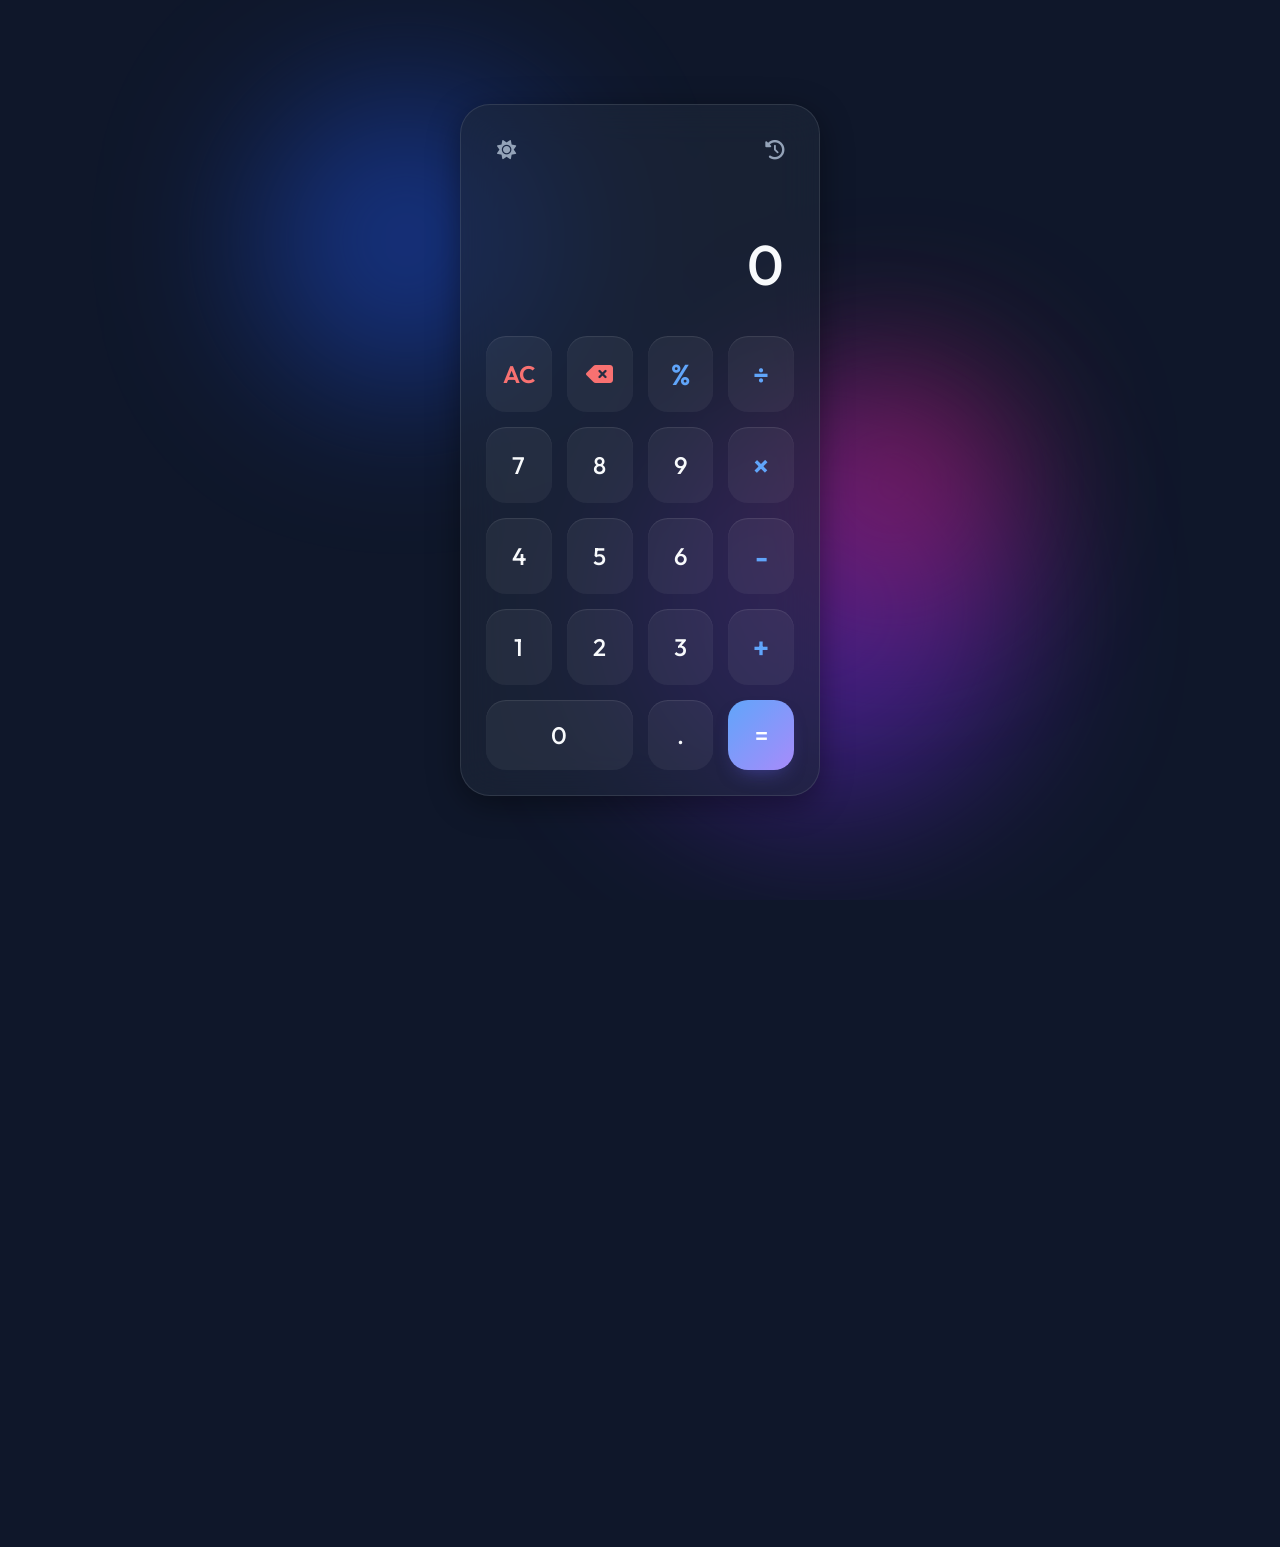
==== index.html @ ce232ef8 "Add files via upload" ====
<!DOCTYPE html>
<html lang="ko" data-theme="dark">
<head>
    <meta charset="UTF-8">
    <meta name="viewport" content="width=device-width, initial-scale=1.0">
    <title>Smart Calculator</title>
    <!-- Google Fonts -->
    <link rel="preconnect" href="https://fonts.googleapis.com">
    <link rel="preconnect" href="https://fonts.gstatic.com" crossorigin>
    <link href="https://fonts.googleapis.com/css2?family=Outfit:wght@300;400;500;600&display=swap" rel="stylesheet">
    <!-- Font Awesome (for icons) -->
    <link rel="stylesheet" href="https://cdnjs.cloudflare.com/ajax/libs/font-awesome/6.4.0/css/all.min.css">
    <link rel="stylesheet" href="style.css">
</head>
<body>
    <div class="background-shapes">
        <div class="shape shape-1"></div>
        <div class="shape shape-2"></div>
        <div class="shape shape-3"></div>
    </div>

    <div class="calculator-wrapper">
        <div class="calculator">
            <div class="top-bar">
                <button id="theme-toggle" class="icon-btn" aria-label="Toggle theme">
                    <i class="fas fa-sun"></i>
                </button>
                <button id="history-toggle" class="icon-btn" aria-label="Toggle history">
                    <i class="fas fa-history"></i>
                </button>
            </div>

            <div class="display">
                <div id="previous-operand" class="previous-operand"></div>
                <div id="current-operand" class="current-operand">0</div>
            </div>

            <div class="keypad">
                <button class="btn btn-action" data-action="clear">AC</button>
                <button class="btn btn-action" data-action="delete"><i class="fas fa-backspace"></i></button>
                <button class="btn btn-operator" data-action="operator" data-value="%">%</button>
                <button class="btn btn-operator" data-action="operator" data-value="÷">÷</button>
                
                <button class="btn btn-number" data-value="7">7</button>
                <button class="btn btn-number" data-value="8">8</button>
                <button class="btn btn-number" data-value="9">9</button>
                <button class="btn btn-operator" data-action="operator" data-value="×">×</button>
                
                <button class="btn btn-number" data-value="4">4</button>
                <button class="btn btn-number" data-value="5">5</button>
                <button class="btn btn-number" data-value="6">6</button>
                <button class="btn btn-operator" data-action="operator" data-value="-">-</button>
                
                <button class="btn btn-number" data-value="1">1</button>
                <button class="btn btn-number" data-value="2">2</button>
                <button class="btn btn-number" data-value="3">3</button>
                <button class="btn btn-operator" data-action="operator" data-value="+">+</button>
                
                <button class="btn btn-number btn-zero" data-value="0">0</button>
                <button class="btn btn-number" data-value=".">.</button>
                <button class="btn btn-equals" data-action="calculate">=</button>
            </div>
        </div>

        <!-- History Panel -->
        <div class="history-panel" id="history-panel">
            <div class="history-header">
                <h3>계산 기록</h3>
                <button id="clear-history" class="icon-btn"><i class="fas fa-trash-alt"></i></button>
            </div>
            <div class="history-list" id="history-list">
                <!-- 기록 항목들이 여기에 추가됩니다 -->
                <div class="empty-history">기록이 없습니다.</div>
            </div>
        </div>
    </div>

    <script src="script.js"></script>
</body>
</html>
---- style.css ----
:root {
    /* Light Theme Variables */
    --bg-color: #e0e5ec;
    --text-main: #1e293b;
    --text-muted: #64748b;
    --glass-bg: rgba(255, 255, 255, 0.6);
    --glass-border: rgba(255, 255, 255, 0.5);
    --glass-shadow: 0 8px 32px 0 rgba(31, 38, 135, 0.1);
    
    --btn-bg: rgba(255, 255, 255, 0.4);
    --btn-hover: rgba(255, 255, 255, 0.8);
    --btn-active: rgba(255, 255, 255, 0.2);
    
    --operator-color: #3b82f6;
    --action-color: #ef4444;
    --equals-bg: linear-gradient(135deg, #3b82f6, #8b5cf6);
    --equals-color: white;

    --shape-1: #3b82f6;
    --shape-2: #8b5cf6;
    --shape-3: #ec4899;
}

[data-theme="dark"] {
    /* Dark Theme Variables */
    --bg-color: #0f172a;
    --text-main: #f8fafc;
    --text-muted: #94a3b8;
    --glass-bg: rgba(30, 41, 59, 0.6);
    --glass-border: rgba(255, 255, 255, 0.1);
    --glass-shadow: 0 8px 32px 0 rgba(0, 0, 0, 0.4);
    
    --btn-bg: rgba(255, 255, 255, 0.05);
    --btn-hover: rgba(255, 255, 255, 0.15);
    --btn-active: rgba(255, 255, 255, 0.02);
    
    --operator-color: #60a5fa;
    --action-color: #f87171;
    --equals-bg: linear-gradient(135deg, #60a5fa, #a78bfa);
    
    --shape-1: #1d4ed8;
    --shape-2: #6d28d9;
    --shape-3: #be185d;
}

* {
    box-sizing: border-box;
    margin: 0;
    padding: 0;
    font-family: 'Outfit', sans-serif;
    -webkit-tap-highlight-color: transparent; /* Remove mobile tap highlight */
}

body {
    background-color: var(--bg-color);
    color: var(--text-main);
    display: flex;
    justify-content: center;
    align-items: center;
    min-height: 100vh;
    overflow: hidden; /* For background shapes */
    transition: background-color 0.5s ease;
}

/* Background Animated Shapes */
.background-shapes {
    position: absolute;
    width: 100vw;
    height: 100vh;
    z-index: -1;
    overflow: hidden;
}

.shape {
    position: absolute;
    border-radius: 50%;
    filter: blur(80px);
    opacity: 0.5;
    animation: float 10s infinite alternate ease-in-out;
}

.shape-1 {
    top: 10%;
    left: 20%;
    width: 300px;
    height: 300px;
    background-color: var(--shape-1);
    animation-delay: 0s;
}

.shape-2 {
    bottom: 10%;
    right: 20%;
    width: 400px;
    height: 400px;
    background-color: var(--shape-2);
    animation-delay: -3s;
}

.shape-3 {
    top: 40%;
    left: 60%;
    width: 250px;
    height: 250px;
    background-color: var(--shape-3);
    animation-delay: -6s;
}

@keyframes float {
    0% { transform: translate(0, 0) rotate(0deg) scale(1); }
    100% { transform: translate(30px, 50px) rotate(20deg) scale(1.1); }
}

/* Calculator Wrapper */
.calculator-wrapper {
    position: relative;
    display: flex;
    gap: 20px;
    width: 100%;
    max-width: 400px;
    padding: 20px;
}

/* Calculator Main Body */
.calculator {
    width: 100%;
    background: var(--glass-bg);
    backdrop-filter: blur(20px);
    -webkit-backdrop-filter: blur(20px);
    border: 1px solid var(--glass-border);
    border-radius: 30px;
    padding: 25px;
    box-shadow: var(--glass-shadow);
    display: flex;
    flex-direction: column;
    z-index: 10;
    transition: all 0.3s ease;
}

/* Top Bar */
.top-bar {
    display: flex;
    justify-content: space-between;
    margin-bottom: 20px;
}

.icon-btn {
    background: transparent;
    border: none;
    color: var(--text-muted);
    font-size: 1.2rem;
    cursor: pointer;
    width: 40px;
    height: 40px;
    border-radius: 50%;
    display: flex;
    justify-content: center;
    align-items: center;
    transition: all 0.2s ease;
}

.icon-btn:hover {
    background: var(--btn-bg);
    color: var(--text-main);
}

/* Display */
.display {
    text-align: right;
    margin-bottom: 30px;
    padding: 10px;
    min-height: 100px;
    display: flex;
    flex-direction: column;
    justify-content: flex-end;
    word-wrap: break-word;
    word-break: break-all;
}

.previous-operand {
    color: var(--text-muted);
    font-size: 1.5rem;
    min-height: 1.8rem;
    margin-bottom: 5px;
}

.current-operand {
    color: var(--text-main);
    font-size: 3.5rem;
    font-weight: 500;
    line-height: 1.1;
    transition: font-size 0.1s ease;
}

/* Keypad */
.keypad {
    display: grid;
    grid-template-columns: repeat(4, 1fr);
    gap: 15px;
}

.btn {
    border: none;
    background: var(--btn-bg);
    color: var(--text-main);
    font-size: 1.5rem;
    font-weight: 500;
    border-radius: 20px;
    padding: 20px 0;
    cursor: pointer;
    transition: all 0.1s cubic-bezier(0.4, 0, 0.2, 1);
    box-shadow: inset 0 1px 1px rgba(255, 255, 255, 0.1);
    display: flex;
    justify-content: center;
    align-items: center;
}

/* Hover and Active effects */
@media (hover: hover) {
    .btn:hover {
        background: var(--btn-hover);
        transform: translateY(-2px);
    }
}

.btn:active {
    background: var(--btn-active);
    transform: translateY(2px) scale(0.95);
}

.btn-zero {
    grid-column: span 2;
    border-radius: 20px;
}

.btn-operator {
    color: var(--operator-color);
    font-weight: 600;
    font-size: 1.8rem;
}

.btn-action {
    color: var(--action-color);
    font-weight: 600;
}

.btn-equals {
    background: var(--equals-bg);
    color: var(--equals-color);
    box-shadow: 0 10px 20px -10px rgba(99, 102, 241, 0.5);
}

@media (hover: hover) {
    .btn-equals:hover {
        background: var(--equals-bg);
        filter: brightness(1.1);
    }
}

/* History Panel */
.history-panel {
    position: absolute;
    top: 0;
    left: 0;
    width: 100%;
    height: 100%;
    background: var(--glass-bg);
    backdrop-filter: blur(25px);
    -webkit-backdrop-filter: blur(25px);
    border: 1px solid var(--glass-border);
    border-radius: 30px;
    padding: 25px;
    display: flex;
    flex-direction: column;
    z-index: 20;
    transform: translateY(100%);
    opacity: 0;
    transition: all 0.4s cubic-bezier(0.4, 0, 0.2, 1);
    pointer-events: none;
}

.history-panel.active {
    transform: translateY(0);
    opacity: 1;
    pointer-events: all;
}

.history-header {
    display: flex;
    justify-content: space-between;
    align-items: center;
    margin-bottom: 20px;
    padding-bottom: 10px;
    border-bottom: 1px solid var(--glass-border);
}

.history-list {
    flex-grow: 1;
    overflow-y: auto;
    display: flex;
    flex-direction: column;
    gap: 15px;
    padding-right: 5px;
}

/* Custom Scrollbar for history */
.history-list::-webkit-scrollbar {
    width: 6px;
}
.history-list::-webkit-scrollbar-track {
    background: transparent;
}
.history-list::-webkit-scrollbar-thumb {
    background: var(--text-muted);
    border-radius: 3px;
}

.history-item {
    text-align: right;
    padding: 10px;
    border-radius: 15px;
    background: var(--btn-bg);
    cursor: pointer;
    transition: background 0.2s ease;
}

.history-item:hover {
    background: var(--btn-hover);
}

.history-expr {
    color: var(--text-muted);
    font-size: 1.1rem;
    margin-bottom: 5px;
}

.history-result {
    color: var(--text-main);
    font-size: 1.5rem;
    font-weight: 500;
}

.empty-history {
    color: var(--text-muted);
    text-align: center;
    margin-top: 50px;
    font-size: 1.1rem;
}

/* Animations for calculating */
@keyframes pop {
    0% { transform: scale(1); }
    50% { transform: scale(1.1); }
    100% { transform: scale(1); }
}

.calc-pop {
    animation: pop 0.2s ease-out;
}

/* Responsive adjustments */
@media (max-height: 700px) {
    .calculator {
        padding: 15px;
    }
    .keypad {
        gap: 10px;
    }
    .btn {
        padding: 15px 0;
        font-size: 1.3rem;
    }
    .current-operand {
        font-size: 2.8rem;
    }
}
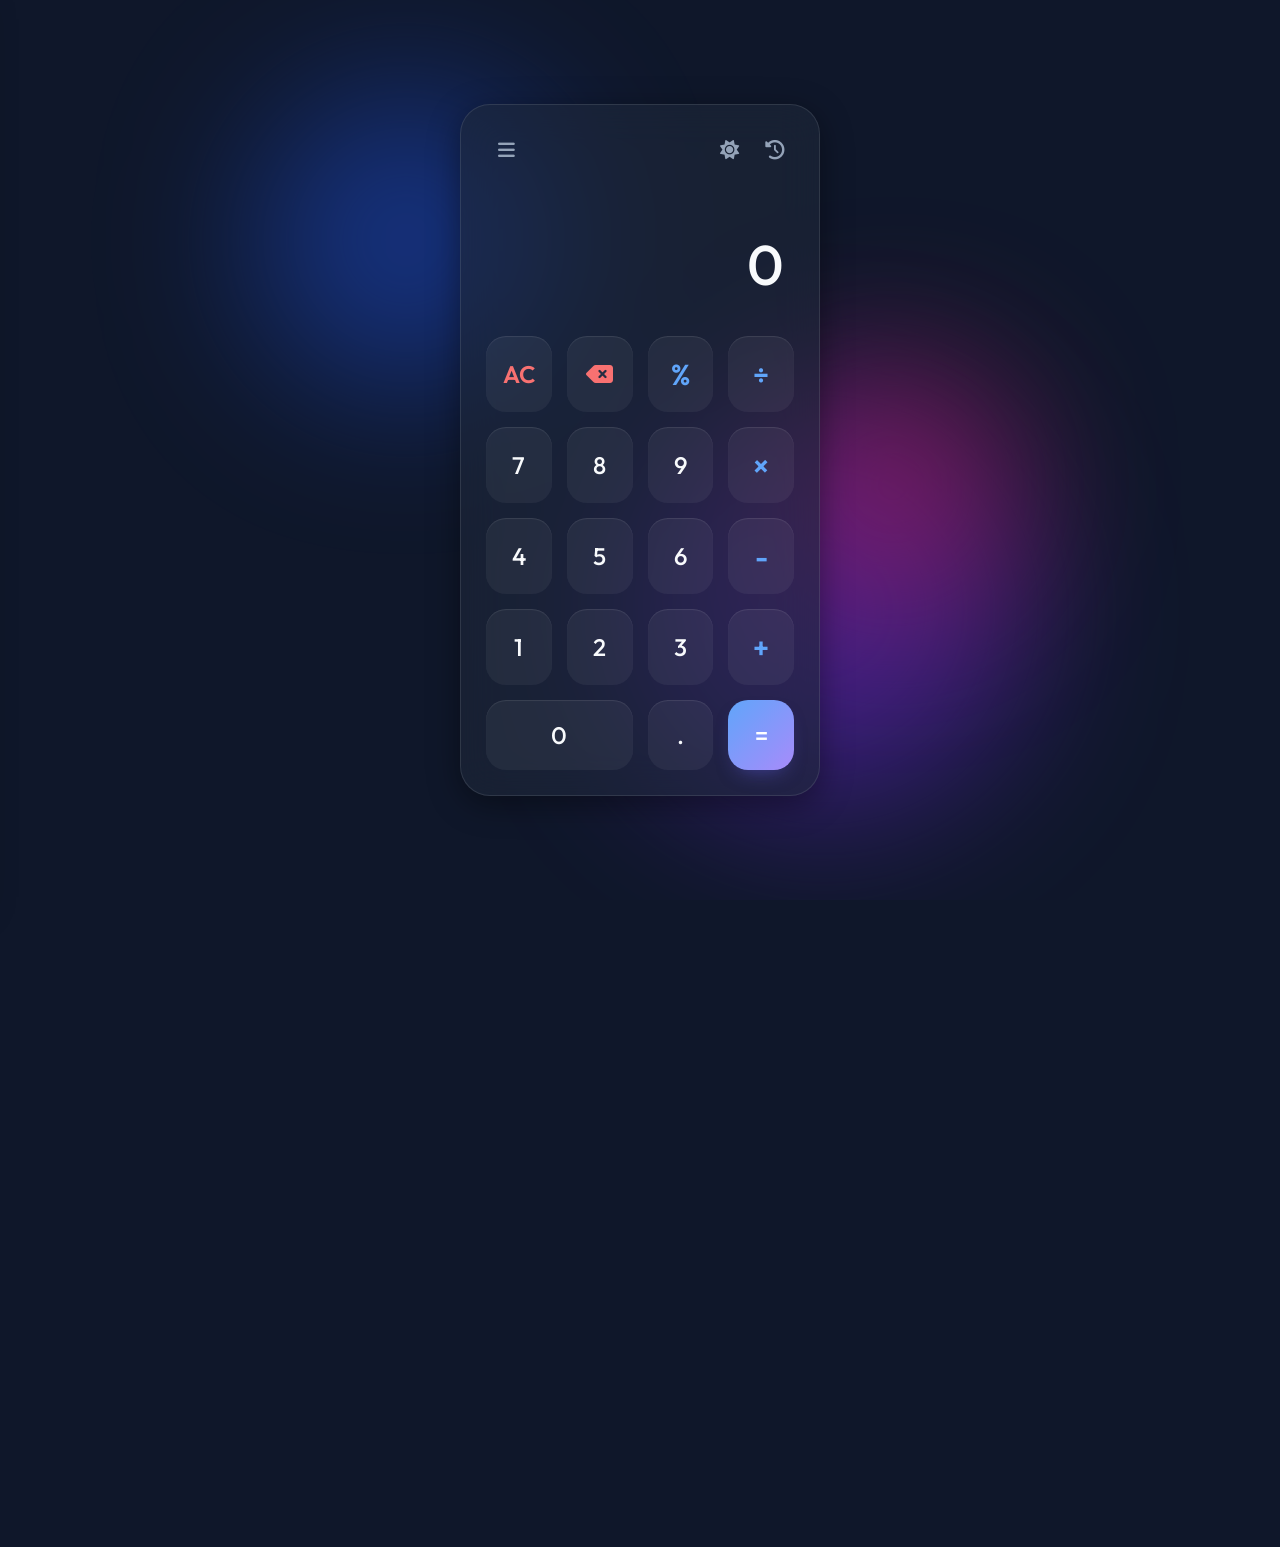
==== commit c6ce5ae5: "Add files via upload" ====
--- a/index.html
+++ b/index.html
@@ -22,12 +22,17 @@
     <div class="calculator-wrapper">
         <div class="calculator">
             <div class="top-bar">
-                <button id="theme-toggle" class="icon-btn" aria-label="Toggle theme">
-                    <i class="fas fa-sun"></i>
+                <button id="menu-toggle" class="icon-btn" aria-label="Toggle menu">
+                    <i class="fas fa-bars"></i>
                 </button>
-                <button id="history-toggle" class="icon-btn" aria-label="Toggle history">
-                    <i class="fas fa-history"></i>
-                </button>
+                <div class="top-bar-right">
+                    <button id="theme-toggle" class="icon-btn" aria-label="Toggle theme">
+                        <i class="fas fa-sun"></i>
+                    </button>
+                    <button id="history-toggle" class="icon-btn" aria-label="Toggle history">
+                        <i class="fas fa-history"></i>
+                    </button>
+                </div>
             </div>
 
             <div class="display">
@@ -73,6 +78,32 @@
                 <div class="empty-history">기록이 없습니다.</div>
             </div>
         </div>
+        <!-- Cute Mode Decorations -->
+        <div class="cute-decorations">
+            <div class="deco deco-1">🐻</div>
+            <div class="deco deco-2">🐰</div>
+            <div class="deco deco-3">🐥</div>
+            <div class="deco deco-4">🐾</div>
+        </div>
+    </div>
+
+    <!-- Sidebar Menu -->
+    <div class="sidebar-overlay" id="sidebar-overlay"></div>
+    <div class="sidebar" id="sidebar">
+        <div class="sidebar-header">
+            <h2>기능 선택</h2>
+            <button id="close-sidebar" class="icon-btn"><i class="fas fa-times"></i></button>
+        </div>
+        <ul class="sidebar-menu">
+            <li class="menu-item active"><i class="fas fa-calculator"></i> 기본 계산기</li>
+            <li class="menu-item"><i class="fas fa-square-root-alt"></i> 공학 계산기</li>
+            <li class="menu-item"><i class="fas fa-ruler-combined"></i> 단위 계산기</li>
+            <li class="menu-item"><i class="fas fa-coins"></i> 환율 계산기</li>
+            <li class="menu-item"><i class="fas fa-camera"></i> 사진 계산기</li>
+            <li class="menu-item"><i class="fas fa-chart-bar"></i> 통계 계산기</li>
+            <li class="menu-item"><i class="fas fa-language"></i> 자연어 계산기</li>
+            <li class="menu-item"><i class="fas fa-globe"></i> 행성별 무게 계산기</li>
+        </ul>
     </div>
 
     <script src="script.js"></script>
--- a/style.css
+++ b/style.css
@@ -41,6 +41,29 @@
     --shape-1: #1d4ed8;
     --shape-2: #6d28d9;
     --shape-3: #be185d;
+}
+
+[data-theme="cute"] {
+    /* Cute Theme Variables (Kakao Friends Style) */
+    --bg-color: #ffe812; /* Yellow */
+    --text-main: #3b1e1e; /* Brown */
+    --text-muted: #8b6b61;
+    --glass-bg: rgba(255, 255, 255, 0.75);
+    --glass-border: rgba(255, 255, 255, 0.8);
+    --glass-shadow: 0 8px 32px 0 rgba(139, 69, 19, 0.15);
+    
+    --btn-bg: rgba(255, 255, 255, 0.6);
+    --btn-hover: rgba(255, 255, 255, 0.9);
+    --btn-active: rgba(255, 255, 255, 0.4);
+    
+    --operator-color: #ff9100; /* Orange */
+    --action-color: #ff5252;
+    --equals-bg: linear-gradient(135deg, #ff9100, #ff5252);
+    --equals-color: white;
+
+    --shape-1: #ffb300;
+    --shape-2: #ffcc80;
+    --shape-3: #ffe082;
 }
 
 * {
@@ -141,7 +164,13 @@
 .top-bar {
     display: flex;
     justify-content: space-between;
+    align-items: center;
     margin-bottom: 20px;
+}
+
+.top-bar-right {
+    display: flex;
+    gap: 5px;
 }
 
 .icon-btn {
@@ -374,3 +403,126 @@
         font-size: 2.8rem;
     }
 }
+
+/* Cute Mode Decorations */
+.cute-decorations {
+    display: none; /* Hidden by default */
+    position: absolute;
+    top: 0;
+    left: 0;
+    width: 100%;
+    height: 100%;
+    pointer-events: none;
+    z-index: 30;
+}
+
+[data-theme="cute"] .cute-decorations {
+    display: block; /* Show only in cute mode */
+}
+
+.deco {
+    position: absolute;
+    font-size: 2rem;
+    animation: bounce 2s infinite alternate ease-in-out;
+}
+
+.deco-1 { top: -20px; left: -10px; animation-delay: 0s; transform: rotate(-15deg); }
+.deco-2 { bottom: 20px; right: -20px; animation-delay: 0.5s; font-size: 2.5rem; transform: rotate(10deg); }
+.deco-3 { top: 50%; right: -15px; animation-delay: 1s; }
+.deco-4 { bottom: -10px; left: 10px; animation-delay: 1.5s; font-size: 1.5rem; }
+
+@keyframes bounce {
+    0% { transform: translateY(0) rotate(0deg); }
+    100% { transform: translateY(-10px) rotate(10deg); }
+}
+
+/* Sidebar Menu */
+.sidebar-overlay {
+    position: fixed;
+    top: 0;
+    left: 0;
+    width: 100vw;
+    height: 100vh;
+    background: rgba(0,0,0,0.5);
+    backdrop-filter: blur(5px);
+    z-index: 40;
+    opacity: 0;
+    pointer-events: none;
+    transition: opacity 0.3s ease;
+}
+
+.sidebar-overlay.active {
+    opacity: 1;
+    pointer-events: all;
+}
+
+.sidebar {
+    position: fixed;
+    top: 0;
+    left: -300px; /* Hidden initially */
+    width: 280px;
+    height: 100vh;
+    background: var(--glass-bg);
+    backdrop-filter: blur(25px);
+    -webkit-backdrop-filter: blur(25px);
+    border-right: 1px solid var(--glass-border);
+    z-index: 50;
+    display: flex;
+    flex-direction: column;
+    padding: 20px;
+    transition: left 0.4s cubic-bezier(0.4, 0, 0.2, 1);
+    box-shadow: var(--glass-shadow);
+}
+
+.sidebar.active {
+    left: 0;
+}
+
+.sidebar-header {
+    display: flex;
+    justify-content: space-between;
+    align-items: center;
+    margin-bottom: 30px;
+    padding-bottom: 15px;
+    border-bottom: 1px solid var(--glass-border);
+}
+
+.sidebar-header h2 {
+    font-size: 1.2rem;
+    font-weight: 600;
+}
+
+.sidebar-menu {
+    list-style: none;
+    display: flex;
+    flex-direction: column;
+    gap: 10px;
+}
+
+.menu-item {
+    padding: 15px;
+    border-radius: 15px;
+    cursor: pointer;
+    font-size: 1.1rem;
+    display: flex;
+    align-items: center;
+    gap: 15px;
+    transition: all 0.2s ease;
+    color: var(--text-muted);
+}
+
+.menu-item i {
+    width: 20px;
+    text-align: center;
+}
+
+.menu-item:hover {
+    background: var(--btn-bg);
+    color: var(--text-main);
+}
+
+.menu-item.active {
+    background: var(--btn-hover);
+    color: var(--text-main);
+    font-weight: 500;
+}
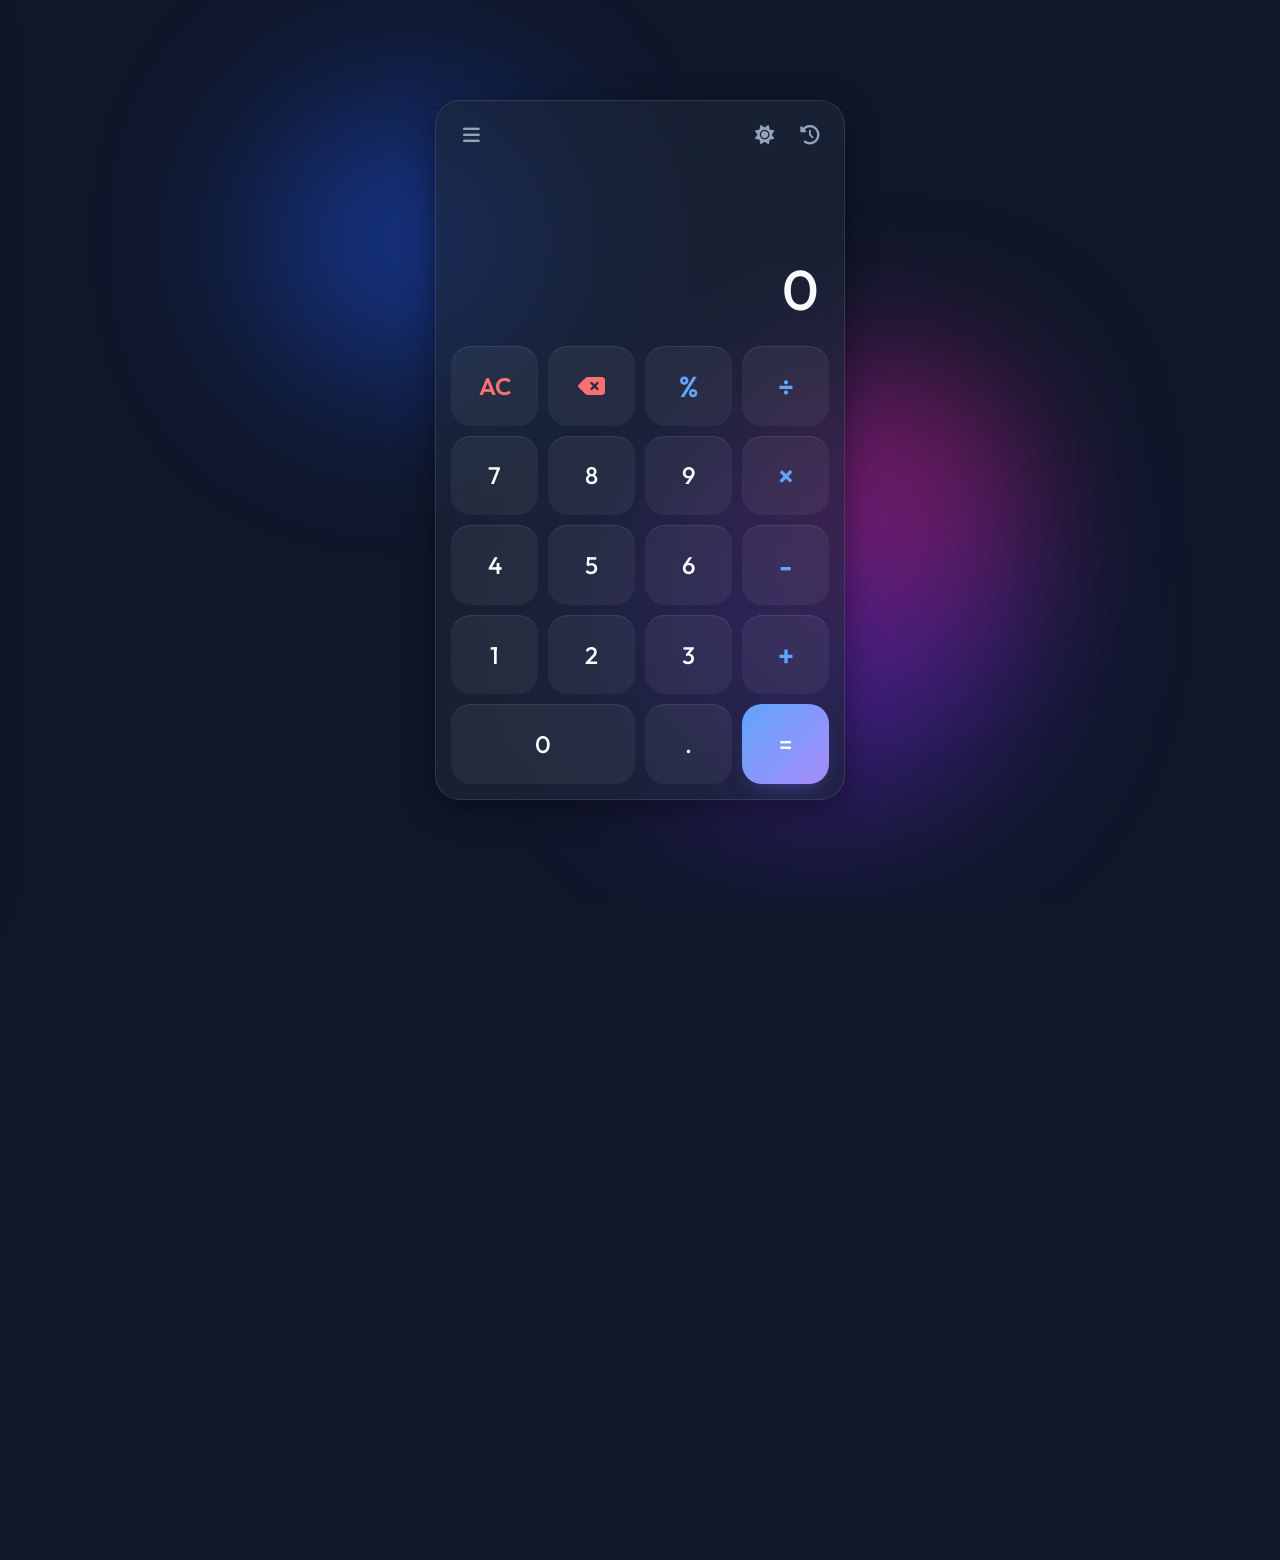
==== commit c21b4ec0: "Add files via upload" ====
--- a/index.html
+++ b/index.html
@@ -35,43 +35,132 @@
                 </div>
             </div>
 
-            <div class="display">
-                <div id="previous-operand" class="previous-operand"></div>
-                <div id="current-operand" class="current-operand">0</div>
-            </div>
-
-            <div class="keypad">
-                <button class="btn btn-action" data-action="clear">AC</button>
-                <button class="btn btn-action" data-action="delete"><i class="fas fa-backspace"></i></button>
-                <button class="btn btn-operator" data-action="operator" data-value="%">%</button>
-                <button class="btn btn-operator" data-action="operator" data-value="÷">÷</button>
-                
-                <button class="btn btn-number" data-value="7">7</button>
-                <button class="btn btn-number" data-value="8">8</button>
-                <button class="btn btn-number" data-value="9">9</button>
-                <button class="btn btn-operator" data-action="operator" data-value="×">×</button>
-                
-                <button class="btn btn-number" data-value="4">4</button>
-                <button class="btn btn-number" data-value="5">5</button>
-                <button class="btn btn-number" data-value="6">6</button>
-                <button class="btn btn-operator" data-action="operator" data-value="-">-</button>
-                
-                <button class="btn btn-number" data-value="1">1</button>
-                <button class="btn btn-number" data-value="2">2</button>
-                <button class="btn btn-number" data-value="3">3</button>
-                <button class="btn btn-operator" data-action="operator" data-value="+">+</button>
-                
-                <button class="btn btn-number btn-zero" data-value="0">0</button>
-                <button class="btn btn-number" data-value=".">.</button>
-                <button class="btn btn-equals" data-action="calculate">=</button>
+            <div id="basic-calc-view">
+                <div class="display">
+                    <div id="previous-operand" class="previous-operand"></div>
+                    <div id="current-operand" class="current-operand">0</div>
+                </div>
+
+                <div class="keypad">
+                    <button class="btn btn-action" data-action="clear">AC</button>
+                    <button class="btn btn-action" data-action="delete"><i class="fas fa-backspace"></i></button>
+                    <button class="btn btn-operator" data-action="operator" data-value="%">%</button>
+                    <button class="btn btn-operator" data-action="operator" data-value="÷">÷</button>
+                    
+                    <button class="btn btn-number" data-value="7">7</button>
+                    <button class="btn btn-number" data-value="8">8</button>
+                    <button class="btn btn-number" data-value="9">9</button>
+                    <button class="btn btn-operator" data-action="operator" data-value="×">×</button>
+                    
+                    <button class="btn btn-number" data-value="4">4</button>
+                    <button class="btn btn-number" data-value="5">5</button>
+                    <button class="btn btn-number" data-value="6">6</button>
+                    <button class="btn btn-operator" data-action="operator" data-value="-">-</button>
+                    
+                    <button class="btn btn-number" data-value="1">1</button>
+                    <button class="btn btn-number" data-value="2">2</button>
+                    <button class="btn btn-number" data-value="3">3</button>
+                    <button class="btn btn-operator" data-action="operator" data-value="+">+</button>
+                    
+                    <button class="btn btn-number btn-zero" data-value="0">0</button>
+                    <button class="btn btn-number" data-value=".">.</button>
+                    <button class="btn btn-equals" data-action="calculate">=</button>
+                </div>
+            </div>
+
+            <!-- Currency Calculator View -->
+            <div id="currency-calc-view" style="display: none;">
+                <div class="currency-display">
+                    <div class="currency-row top-currency active">
+                        <select id="currency-top-select" class="currency-select">
+                            <option value="KRW">KRW - 대한민국 원</option>
+                            <option value="USD" selected>USD - 미국 달러</option>
+                            <option value="EUR">EUR - 유로</option>
+                            <option value="JPY">JPY - 일본 엔</option>
+                            <option value="CNY">CNY - 중국 위안</option>
+                            <option value="VND">VND - 베트남 동</option>
+                            <option value="THB">THB - 태국 바트</option>
+                        </select>
+                        <div id="currency-top-amount" class="currency-amount">0</div>
+                    </div>
+                    <div class="currency-divider">
+                        <button id="swap-currency" class="icon-btn"><i class="fas fa-exchange-alt fa-rotate-90"></i></button>
+                    </div>
+                    <div class="currency-row bottom-currency">
+                        <select id="currency-bottom-select" class="currency-select">
+                            <option value="KRW" selected>KRW - 대한민국 원</option>
+                            <option value="USD">USD - 미국 달러</option>
+                            <option value="EUR">EUR - 유로</option>
+                            <option value="JPY">JPY - 일본 엔</option>
+                            <option value="CNY">CNY - 중국 위안</option>
+                            <option value="VND">VND - 베트남 동</option>
+                            <option value="THB">THB - 태국 바트</option>
+                        </select>
+                        <div id="currency-bottom-amount" class="currency-amount">0</div>
+                    </div>
+                    <div class="exchange-rate-info" id="exchange-rate-info">환율 정보 불러오는 중...</div>
+                </div>
+
+                <div class="keypad currency-keypad">
+                    <button class="btn btn-number" data-curr-val="7">7</button>
+                    <button class="btn btn-number" data-curr-val="8">8</button>
+                    <button class="btn btn-number" data-curr-val="9">9</button>
+                    <button class="btn btn-action" data-curr-action="delete"><i class="fas fa-backspace"></i></button>
+                    
+                    <button class="btn btn-number" data-curr-val="4">4</button>
+                    <button class="btn btn-number" data-curr-val="5">5</button>
+                    <button class="btn btn-number" data-curr-val="6">6</button>
+                    <button class="btn btn-action" data-curr-action="clear">AC</button>
+                    
+                    <button class="btn btn-number" data-curr-val="1">1</button>
+                    <button class="btn btn-number" data-curr-val="2">2</button>
+                    <button class="btn btn-number" data-curr-val="3">3</button>
+                    
+                    <!-- filler for grid -->
+                    <button class="btn" style="visibility: hidden; pointer-events: none;"></button>
+                    <button class="btn btn-number btn-zero" data-curr-val="0" style="grid-column: span 2">0</button>
+                    <button class="btn btn-number" data-curr-val="00">00</button>
+                    <button class="btn btn-number" data-curr-val=".">.</button>
+                </div>
+            </div>
+
+            <!-- Natural Language Calculator View -->
+            <div id="nlp-calc-view" style="display: none;">
+                <div class="display nlp-display">
+                    <div id="nlp-expression" class="previous-operand"></div>
+                    <div id="nlp-result" class="current-operand">0</div>
+                </div>
+
+                <div class="nlp-tabs">
+                    <button id="nlp-tab-mic" class="nlp-tab active"><i class="fas fa-microphone"></i> 음성</button>
+                    <button id="nlp-tab-kbd" class="nlp-tab"><i class="fas fa-keyboard"></i> 키보드</button>
+                </div>
+
+                <div class="nlp-content">
+                    <!-- Mic Mode -->
+                    <div id="nlp-mic-mode" class="nlp-mode active">
+                        <div class="mic-container">
+                            <button id="nlp-mic-btn" class="mic-btn"><i class="fas fa-microphone"></i></button>
+                            <div class="mic-pulse"></div>
+                        </div>
+                        <p id="nlp-status" class="nlp-status-text">마이크 아이콘을 누르고 수식을 말해보세요.<br>(예: "15 더하기 5는")</p>
+                    </div>
+
+                    <!-- Keyboard Mode -->
+                    <div id="nlp-kbd-mode" class="nlp-mode" style="display: none;">
+                        <textarea id="nlp-input" class="nlp-input-field" placeholder="수식을 입력하세요 (예: 15 더하기 5)"></textarea>
+                        <button id="nlp-calc-btn" class="btn btn-equals nlp-calc-btn">계산하기</button>
+                    </div>
+                </div>
             </div>
         </div>
 
         <!-- History Panel -->
         <div class="history-panel" id="history-panel">
             <div class="history-header">
+                <button id="close-history" class="icon-btn" aria-label="Close history"><i class="fas fa-arrow-left"></i></button>
                 <h3>계산 기록</h3>
-                <button id="clear-history" class="icon-btn"><i class="fas fa-trash-alt"></i></button>
+                <button id="clear-history" class="icon-btn" aria-label="Clear history"><i class="fas fa-trash-alt"></i></button>
             </div>
             <div class="history-list" id="history-list">
                 <!-- 기록 항목들이 여기에 추가됩니다 -->
@@ -95,13 +184,14 @@
             <button id="close-sidebar" class="icon-btn"><i class="fas fa-times"></i></button>
         </div>
         <ul class="sidebar-menu">
-            <li class="menu-item active"><i class="fas fa-calculator"></i> 기본 계산기</li>
+            <li class="menu-item active" data-view="basic"><i class="fas fa-calculator"></i> 기본 계산기</li>
             <li class="menu-item"><i class="fas fa-square-root-alt"></i> 공학 계산기</li>
             <li class="menu-item"><i class="fas fa-ruler-combined"></i> 단위 계산기</li>
-            <li class="menu-item"><i class="fas fa-coins"></i> 환율 계산기</li>
+            <li class="menu-item" data-view="currency"><i class="fas fa-coins"></i> 환율 계산기</li>
             <li class="menu-item"><i class="fas fa-camera"></i> 사진 계산기</li>
             <li class="menu-item"><i class="fas fa-chart-bar"></i> 통계 계산기</li>
-            <li class="menu-item"><i class="fas fa-language"></i> 자연어 계산기</li>
+            <li class="menu-item" data-view="nlp"><i class="fas fa-language"></i> 자연어 계산기</li>
+            <li class="menu-item"><i class="fas fa-coins"></i> 팁 계산기</li>
             <li class="menu-item"><i class="fas fa-globe"></i> 행성별 무게 계산기</li>
         </ul>
     </div>
--- a/style.css
+++ b/style.css
@@ -140,7 +140,7 @@
     display: flex;
     gap: 20px;
     width: 100%;
-    max-width: 400px;
+    max-width: 450px;
     padding: 20px;
 }
 
@@ -151,13 +151,28 @@
     backdrop-filter: blur(20px);
     -webkit-backdrop-filter: blur(20px);
     border: 1px solid var(--glass-border);
-    border-radius: 30px;
-    padding: 25px;
+    border-radius: 25px;
+    padding: 15px;
     box-shadow: var(--glass-shadow);
     display: flex;
     flex-direction: column;
     z-index: 10;
     transition: all 0.3s ease;
+    height: 700px;
+}
+
+#basic-calc-view {
+    display: flex;
+    flex-direction: column;
+    flex-grow: 1;
+    justify-content: space-between;
+}
+
+#currency-calc-view {
+    display: flex;
+    flex-direction: column;
+    flex-grow: 1;
+    justify-content: space-between;
 }
 
 /* Top Bar */
@@ -165,7 +180,7 @@
     display: flex;
     justify-content: space-between;
     align-items: center;
-    margin-bottom: 20px;
+    margin-bottom: 15px;
 }
 
 .top-bar-right {
@@ -193,12 +208,11 @@
     color: var(--text-main);
 }
 
-/* Display */
 .display {
     text-align: right;
-    margin-bottom: 30px;
+    margin-bottom: 15px;
     padding: 10px;
-    min-height: 100px;
+    min-height: 160px;
     display: flex;
     flex-direction: column;
     justify-content: flex-end;
@@ -221,11 +235,15 @@
     transition: font-size 0.1s ease;
 }
 
-/* Keypad */
 .keypad {
     display: grid;
     grid-template-columns: repeat(4, 1fr);
-    gap: 15px;
+    gap: 10px;
+}
+
+#basic-calc-view .keypad {
+    flex-grow: 1;
+    grid-template-rows: repeat(5, 1fr);
 }
 
 .btn {
@@ -235,13 +253,18 @@
     font-size: 1.5rem;
     font-weight: 500;
     border-radius: 20px;
-    padding: 20px 0;
+    padding: 15px 0;
     cursor: pointer;
     transition: all 0.1s cubic-bezier(0.4, 0, 0.2, 1);
     box-shadow: inset 0 1px 1px rgba(255, 255, 255, 0.1);
     display: flex;
     justify-content: center;
     align-items: center;
+}
+
+#basic-calc-view .btn {
+    height: 100%;
+    padding: 0;
 }
 
 /* Hover and Active effects */
@@ -526,3 +549,225 @@
     color: var(--text-main);
     font-weight: 500;
 }
+
+/* Currency Calculator Styles */
+.currency-display {
+    display: flex;
+    flex-direction: column;
+    gap: 10px;
+    margin-bottom: 15px;
+    padding: 5px;
+}
+
+.currency-row {
+    background: var(--btn-bg);
+    border-radius: 15px;
+    padding: 10px 12px;
+    transition: all 0.2s ease;
+    border: 1px solid transparent;
+}
+
+.currency-row.active {
+    border-color: var(--operator-color);
+    box-shadow: 0 0 15px rgba(59, 130, 246, 0.2);
+}
+
+.currency-select {
+    background: transparent;
+    border: none;
+    color: var(--text-muted);
+    font-size: 1.1rem;
+    font-family: inherit;
+    width: 100%;
+    margin-bottom: 5px;
+    outline: none;
+    cursor: pointer;
+}
+
+.currency-select option {
+    background: var(--bg-color);
+    color: var(--text-main);
+}
+
+.currency-amount {
+    color: var(--text-main);
+    font-size: 2.2rem;
+    font-weight: 500;
+    text-align: right;
+    word-break: break-all;
+    min-height: 2.5rem;
+}
+
+.currency-divider {
+    display: flex;
+    justify-content: center;
+    position: relative;
+    z-index: 2;
+}
+
+.currency-divider .icon-btn {
+    background: var(--glass-bg);
+    border: 1px solid var(--glass-border);
+    box-shadow: var(--glass-shadow);
+}
+
+.exchange-rate-info {
+    font-size: 0.9rem;
+    color: var(--text-muted);
+    text-align: center;
+    margin-top: 5px;
+}
+
+.currency-keypad {
+    grid-template-columns: repeat(4, 1fr);
+}
+
+/* NLP Calculator Styles */
+#nlp-calc-view {
+    display: flex;
+    flex-direction: column;
+    flex-grow: 1;
+    justify-content: flex-start;
+}
+
+#nlp-calc-view .nlp-display {
+    min-height: 120px;
+    margin-bottom: 20px;
+}
+
+.nlp-tabs {
+    display: flex;
+    gap: 10px;
+    margin-bottom: 30px;
+    background: var(--btn-bg);
+    padding: 5px;
+    border-radius: 20px;
+}
+
+.nlp-tab {
+    flex: 1;
+    background: transparent;
+    border: none;
+    padding: 15px;
+    border-radius: 15px;
+    color: var(--text-muted);
+    font-size: 1.2rem;
+    font-weight: 500;
+    cursor: pointer;
+    transition: all 0.2s ease;
+}
+
+.nlp-tab.active {
+    background: var(--glass-bg);
+    color: var(--text-main);
+    box-shadow: var(--glass-shadow);
+}
+
+.nlp-content {
+    flex-grow: 1;
+    display: flex;
+    flex-direction: column;
+    justify-content: center;
+    align-items: center;
+}
+
+.nlp-mode {
+    width: 100%;
+    display: flex;
+    flex-direction: column;
+    align-items: center;
+}
+
+/* Mic Mode */
+.mic-container {
+    position: relative;
+    width: 120px;
+    height: 120px;
+    margin: 20px auto 40px;
+    display: flex;
+    justify-content: center;
+    align-items: center;
+}
+
+.mic-btn {
+    width: 100px;
+    height: 100px;
+    border-radius: 50%;
+    background: var(--btn-bg);
+    border: 1px solid var(--glass-border);
+    color: var(--text-main);
+    font-size: 3rem;
+    cursor: pointer;
+    z-index: 2;
+    transition: all 0.3s ease;
+    box-shadow: 0 10px 20px rgba(0,0,0,0.1);
+}
+
+.mic-btn:hover {
+    transform: scale(1.05);
+}
+
+.mic-btn.listening {
+    color: var(--action-color);
+    border-color: var(--action-color);
+}
+
+.mic-pulse {
+    position: absolute;
+    top: 50%;
+    left: 50%;
+    transform: translate(-50%, -50%);
+    width: 100px;
+    height: 100px;
+    background: var(--action-color);
+    border-radius: 50%;
+    z-index: 1;
+    opacity: 0;
+    pointer-events: none;
+}
+
+.mic-btn.listening + .mic-pulse {
+    animation: pulse 1.5s infinite cubic-bezier(0.2, 0.8, 0.2, 1);
+}
+
+@keyframes pulse {
+    0% { transform: translate(-50%, -50%) scale(1); opacity: 0.5; }
+    100% { transform: translate(-50%, -50%) scale(2); opacity: 0; }
+}
+
+.nlp-status-text {
+    text-align: center;
+    color: var(--text-muted);
+    font-size: 1.1rem;
+    line-height: 1.5;
+}
+
+/* Keyboard Mode */
+.nlp-input-field {
+    width: 100%;
+    height: 180px;
+    resize: none;
+    background: var(--btn-bg);
+    border: 1px solid var(--glass-border);
+    border-radius: 20px;
+    padding: 20px;
+    font-size: 1.5rem;
+    color: var(--text-main);
+    margin-bottom: 20px;
+    outline: none;
+    transition: all 0.2s ease;
+    text-align: left;
+    font-family: inherit;
+}
+
+.nlp-input-field:focus {
+    border-color: var(--operator-color);
+    box-shadow: 0 0 15px rgba(59, 130, 246, 0.2);
+}
+
+.nlp-calc-btn {
+    width: 100%;
+    padding: 15px 0;
+    font-size: 1.3rem;
+    border-radius: 20px;
+}
